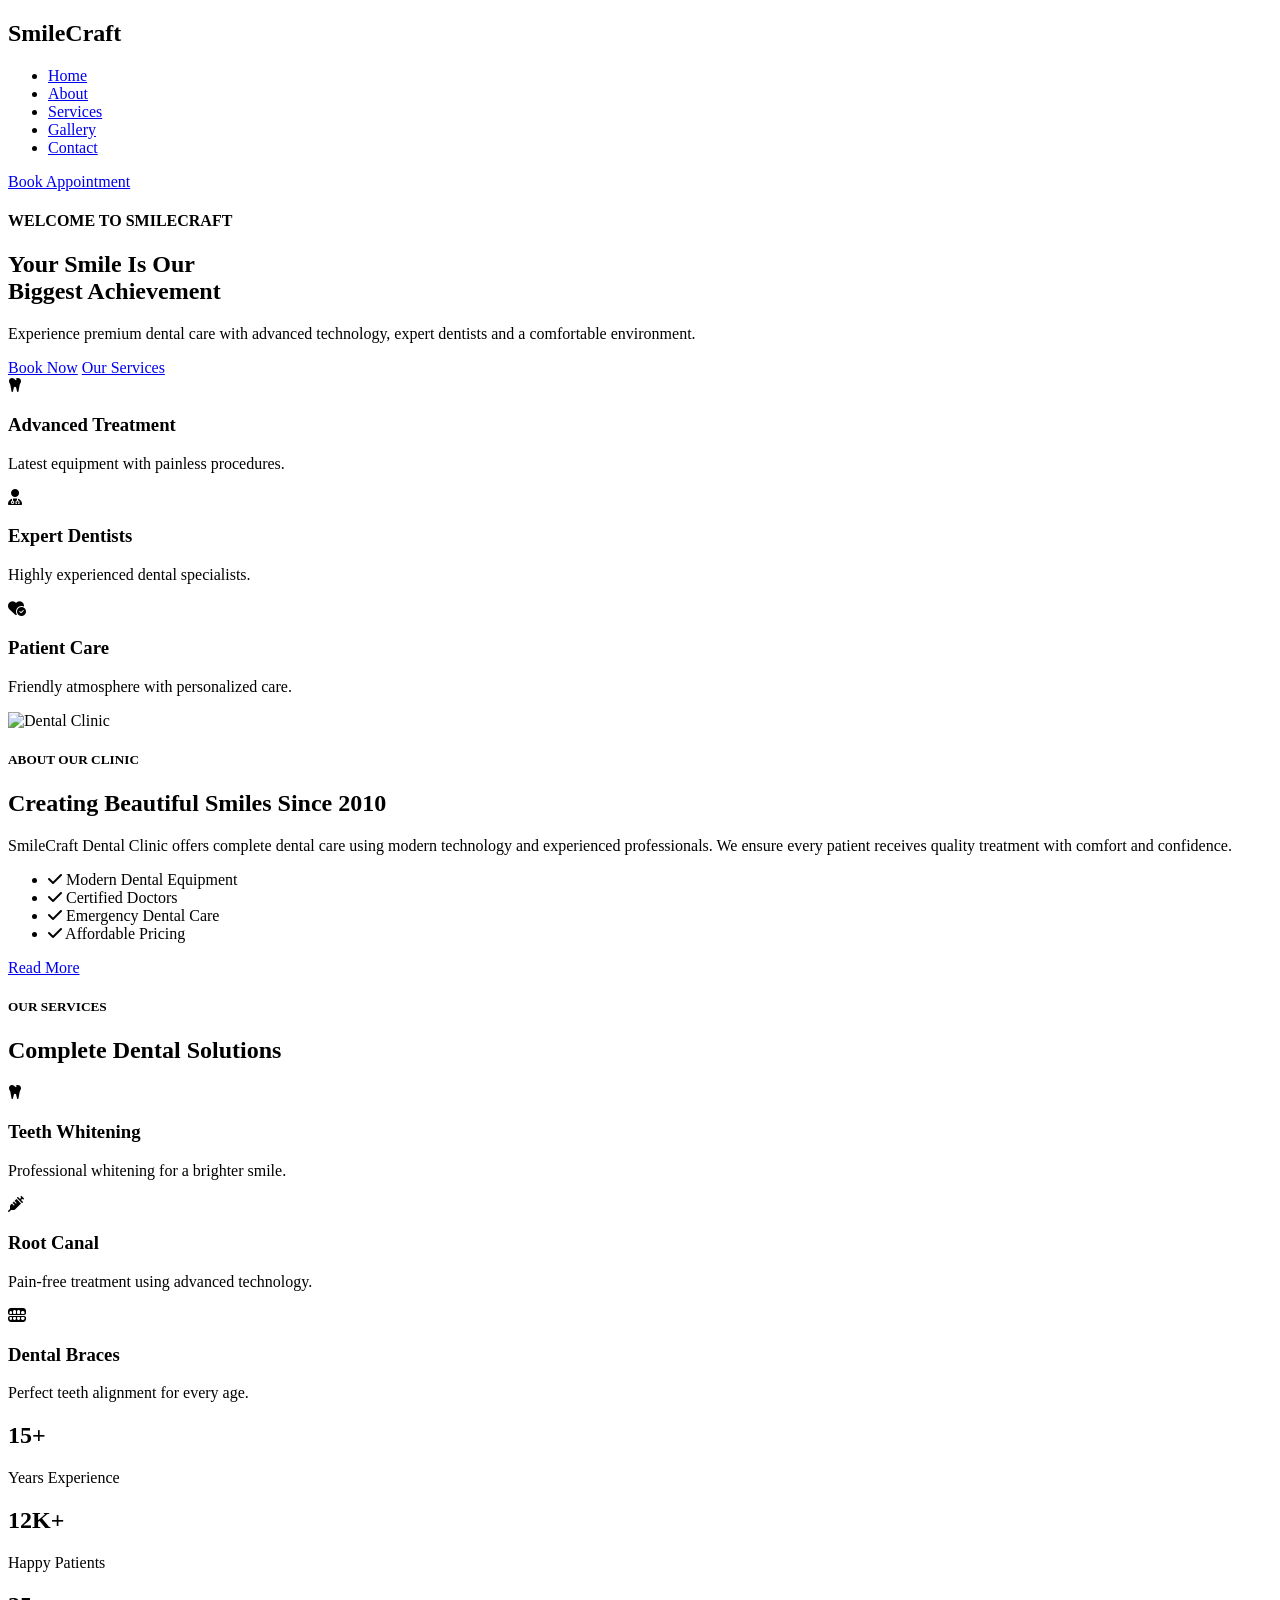
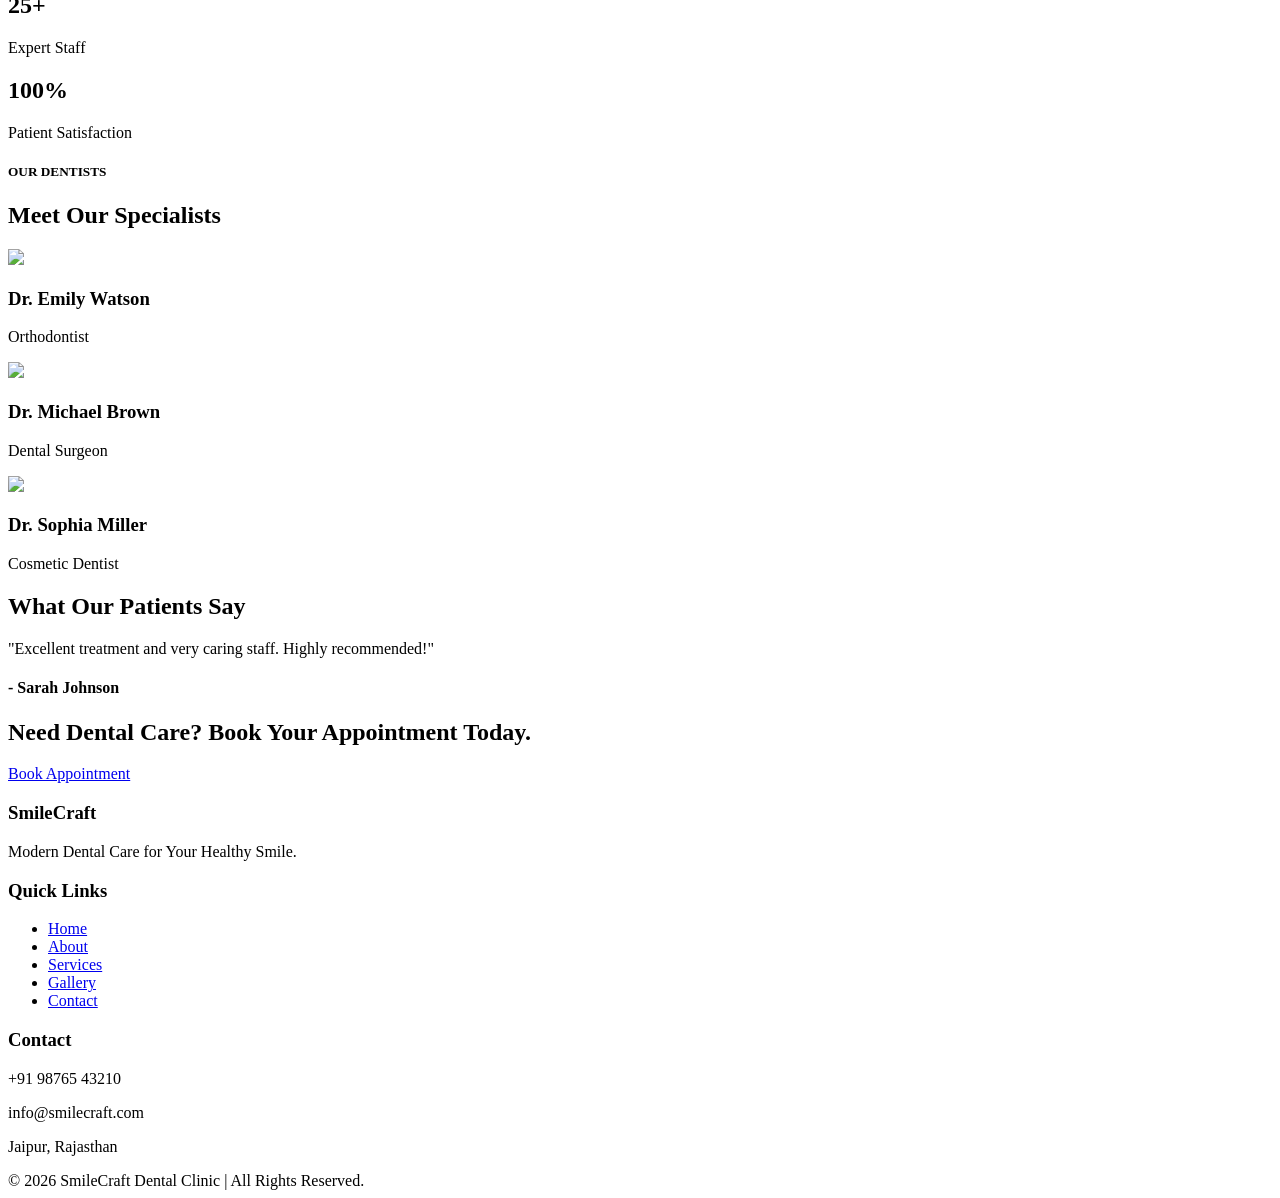
==== index.html @ ddad04a7 "Add files via upload" ====
<!DOCTYPE html>
<html lang="en">
<head>
<meta charset="UTF-8">
<meta name="viewport" content="width=device-width, initial-scale=1.0">

<title>SmileCraft Dental Clinic</title>

<link rel="stylesheet" href="css/style.css">

<link rel="preconnect" href="https://fonts.googleapis.com">
<link rel="preconnect" href="https://fonts.gstatic.com" crossorigin>

<link href="https://fonts.googleapis.com/css2?family=Poppins:wght@300;400;500;600;700;800&display=swap" rel="stylesheet">

<link rel="stylesheet"
href="https://cdnjs.cloudflare.com/ajax/libs/font-awesome/6.5.2/css/all.min.css">

</head>

<body>

<!--================ HEADER =================-->

<header>

<div class="container">

<div class="logo">
<h2>Smile<span>Craft</span></h2>
</div>

<nav>

<ul>

<li><a href="index.html" class="active">Home</a></li>

<li><a href="about.html">About</a></li>

<li><a href="services.html">Services</a></li>

<li><a href="gallery.html">Gallery</a></li>

<li><a href="contact.html">Contact</a></li>

</ul>

</nav>

<a href="contact.html" class="btn">Book Appointment</a>

</div>

</header>

<!--================ HERO =================-->

<section class="hero">

<div class="overlay"></div>

<div class="hero-content">

<h4>WELCOME TO SMILECRAFT</h4>

<h1>Your Smile Is Our<br>Biggest Achievement</h1>

<p>

Experience premium dental care with advanced technology,

expert dentists and a comfortable environment.

</p>

<div class="hero-buttons">

<a href="contact.html" class="btn">Book Now</a>

<a href="services.html" class="btn-outline">Our Services</a>

</div>

</div>

</section>

<!--================ FEATURES =================-->

<section class="features">

<div class="container">

<div class="feature-box">

<i class="fa-solid fa-tooth"></i>

<h3>Advanced Treatment</h3>

<p>

Latest equipment with painless procedures.

</p>

</div>

<div class="feature-box">

<i class="fa-solid fa-user-doctor"></i>

<h3>Expert Dentists</h3>

<p>

Highly experienced dental specialists.

</p>

</div>

<div class="feature-box">

<i class="fa-solid fa-heart-circle-check"></i>

<h3>Patient Care</h3>

<p>

Friendly atmosphere with personalized care.

</p>

</div>

</div>

</section>

<!--================ ABOUT PREVIEW =================-->

<section class="about-home">

<div class="container">

<div class="about-image">

<img src="images/about.jpg" alt="Dental Clinic">

</div>

<div class="about-text">

<h5>ABOUT OUR CLINIC</h5>

<h2>

Creating Beautiful Smiles Since 2010

</h2>

<p>

SmileCraft Dental Clinic offers complete dental care using modern technology and experienced professionals. We ensure every patient receives quality treatment with comfort and confidence.

</p>

<ul>

<li><i class="fa-solid fa-check"></i> Modern Dental Equipment</li>

<li><i class="fa-solid fa-check"></i> Certified Doctors</li>

<li><i class="fa-solid fa-check"></i> Emergency Dental Care</li>

<li><i class="fa-solid fa-check"></i> Affordable Pricing</li>

</ul>

<a href="about.html" class="btn">

Read More

</a>

</div>

</div>

</section>

<!--================ SERVICES =================-->

<section class="services-home">

<div class="section-title">

<h5>OUR SERVICES</h5>

<h2>Complete Dental Solutions</h2>

</div>

<div class="container cards">

<div class="card">

<i class="fa-solid fa-tooth"></i>

<h3>Teeth Whitening</h3>

<p>

Professional whitening for a brighter smile.

</p>

</div>

<div class="card">

<i class="fa-solid fa-syringe"></i>

<h3>Root Canal</h3>

<p>

Pain-free treatment using advanced technology.

</p>

</div>

<div class="card">

<i class="fa-solid fa-teeth-open"></i>

<h3>Dental Braces</h3>

<p>

Perfect teeth alignment for every age.

</p>

</div>

</div>

</section>

<!--================ COUNTER =================-->

<section class="counter">

<div class="container">

<div class="count-box">

<h2>15+</h2>

<p>Years Experience</p>

</div>

<div class="count-box">

<h2>12K+</h2>

<p>Happy Patients</p>

</div>

<div class="count-box">

<h2>25+</h2>

<p>Expert Staff</p>

</div>

<div class="count-box">

<h2>100%</h2>

<p>Patient Satisfaction</p>

</div>

</div>

</section>

<!--================ DOCTORS =================-->

<section class="team">

<div class="section-title">

<h5>OUR DENTISTS</h5>

<h2>Meet Our Specialists</h2>

</div>

<div class="container cards">

<div class="doctor-card">

<img src="images/doc1.jpg">

<h3>Dr. Emily Watson</h3>

<p>Orthodontist</p>

</div>

<div class="doctor-card">

<img src="images/doc2.jpg">

<h3>Dr. Michael Brown</h3>

<p>Dental Surgeon</p>

</div>

<div class="doctor-card">

<img src="images/doc3.jpg">

<h3>Dr. Sophia Miller</h3>

<p>Cosmetic Dentist</p>

</div>

</div>

</section>

<!--================ TESTIMONIAL =================-->

<section class="testimonial">

<div class="container">

<h2>

What Our Patients Say

</h2>

<p>

"Excellent treatment and very caring staff. Highly recommended!"

</p>

<h4>- Sarah Johnson</h4>

</div>

</section>

<!--================ CTA =================-->

<section class="cta">

<div class="container">

<h2>

Need Dental Care?

Book Your Appointment Today.

</h2>

<a href="contact.html" class="btn">

Book Appointment

</a>

</div>

</section>

<!--================ FOOTER =================-->

<footer>

<div class="container footer-grid">

<div>

<h3>SmileCraft</h3>

<p>

Modern Dental Care for Your Healthy Smile.

</p>

</div>

<div>

<h3>Quick Links</h3>

<ul>

<li><a href="index.html">Home</a></li>

<li><a href="about.html">About</a></li>

<li><a href="services.html">Services</a></li>

<li><a href="gallery.html">Gallery</a></li>

<li><a href="contact.html">Contact</a></li>

</ul>

</div>

<div>

<h3>Contact</h3>

<p>+91 98765 43210</p>

<p>info@smilecraft.com</p>

<p>Jaipur, Rajasthan</p>

</div>

</div>

<div class="copyright">

© 2026 SmileCraft Dental Clinic | All Rights Reserved.

</div>

</footer>
<!--script-->
<script src="js/script.js"></script>
</body>
</html>
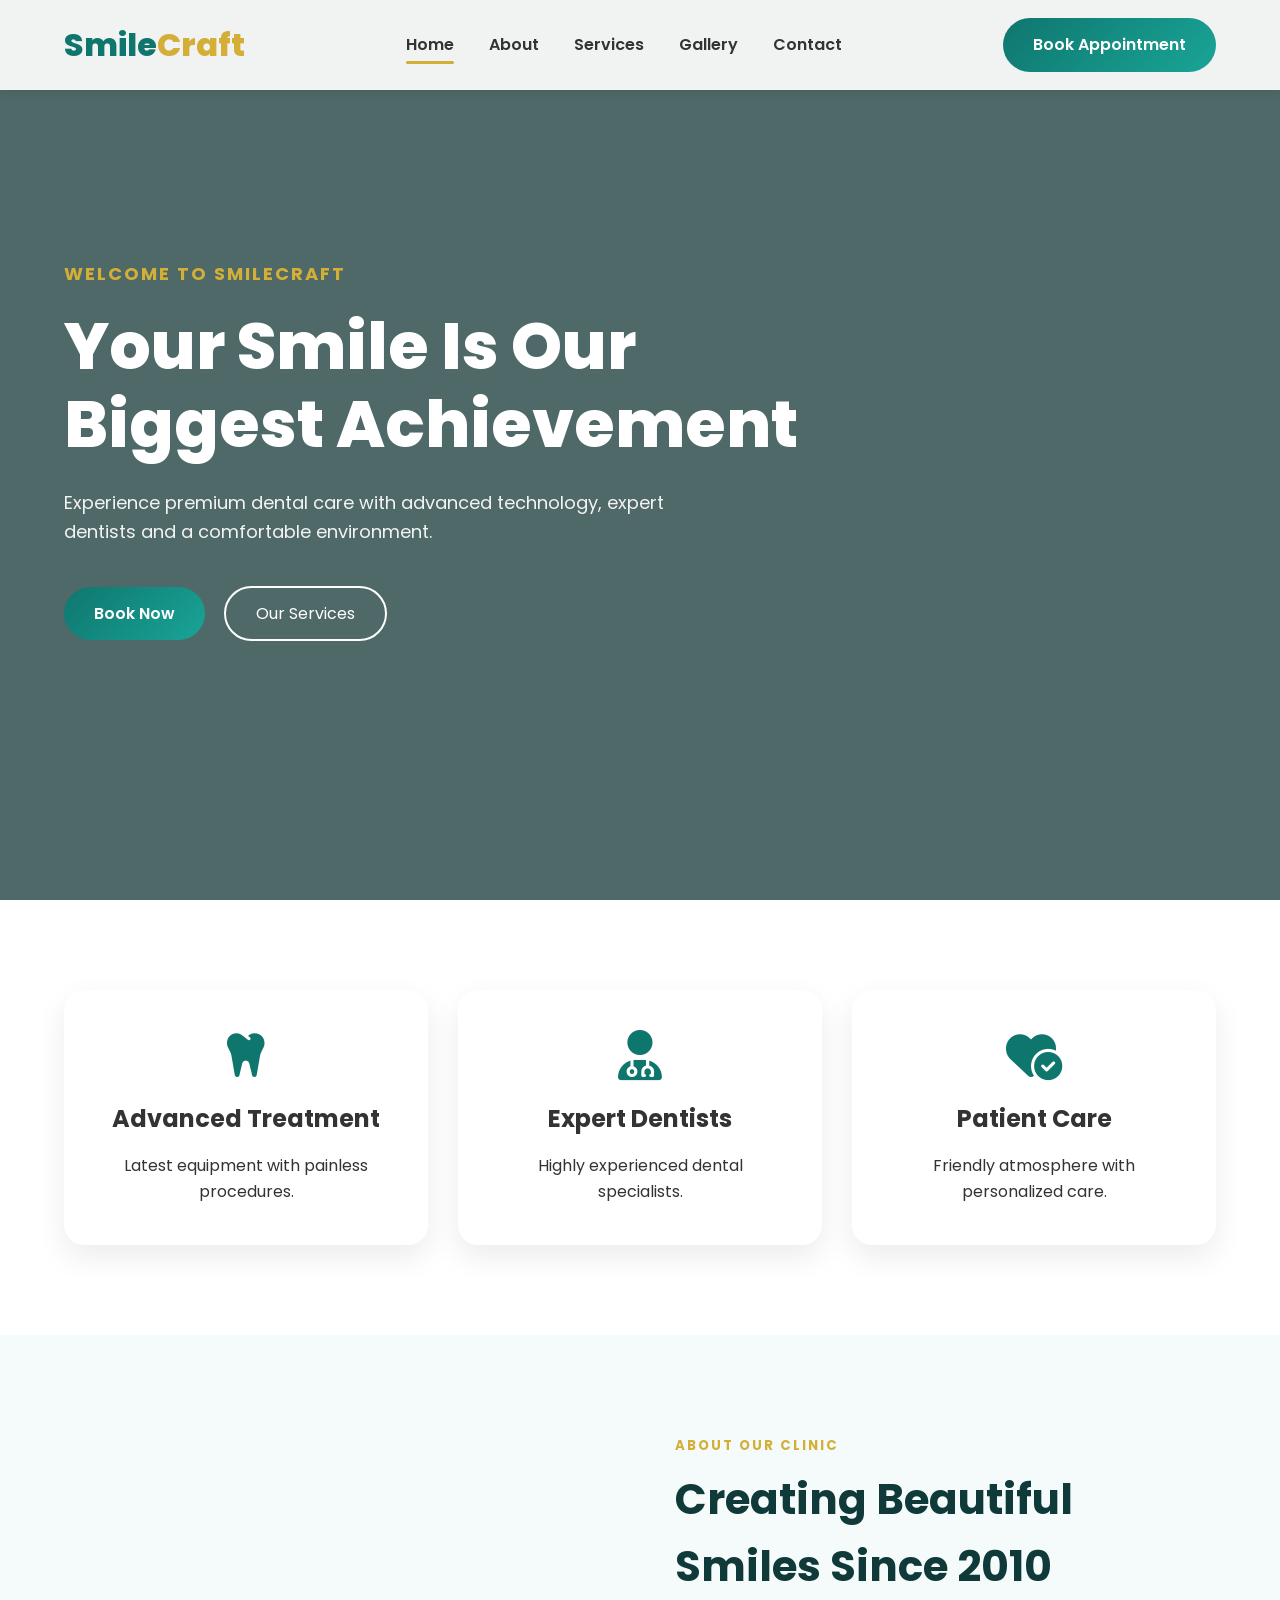
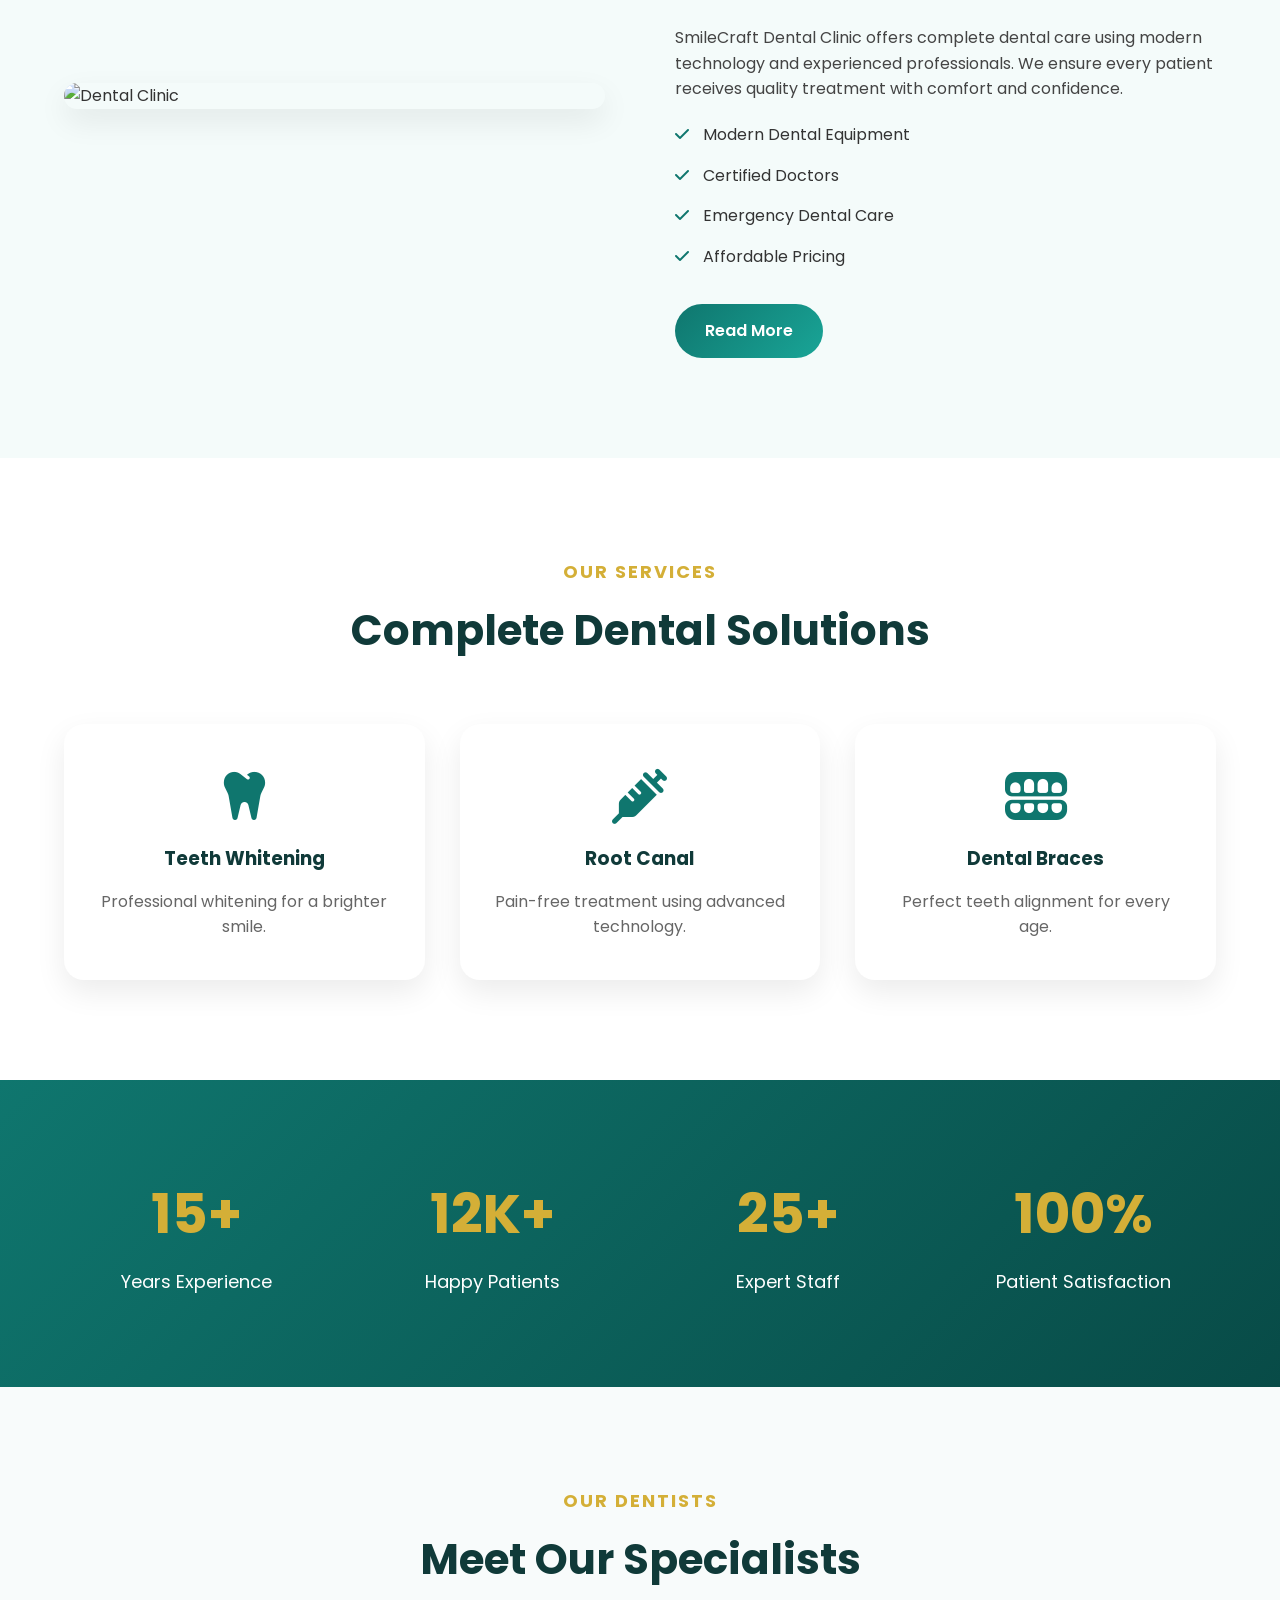
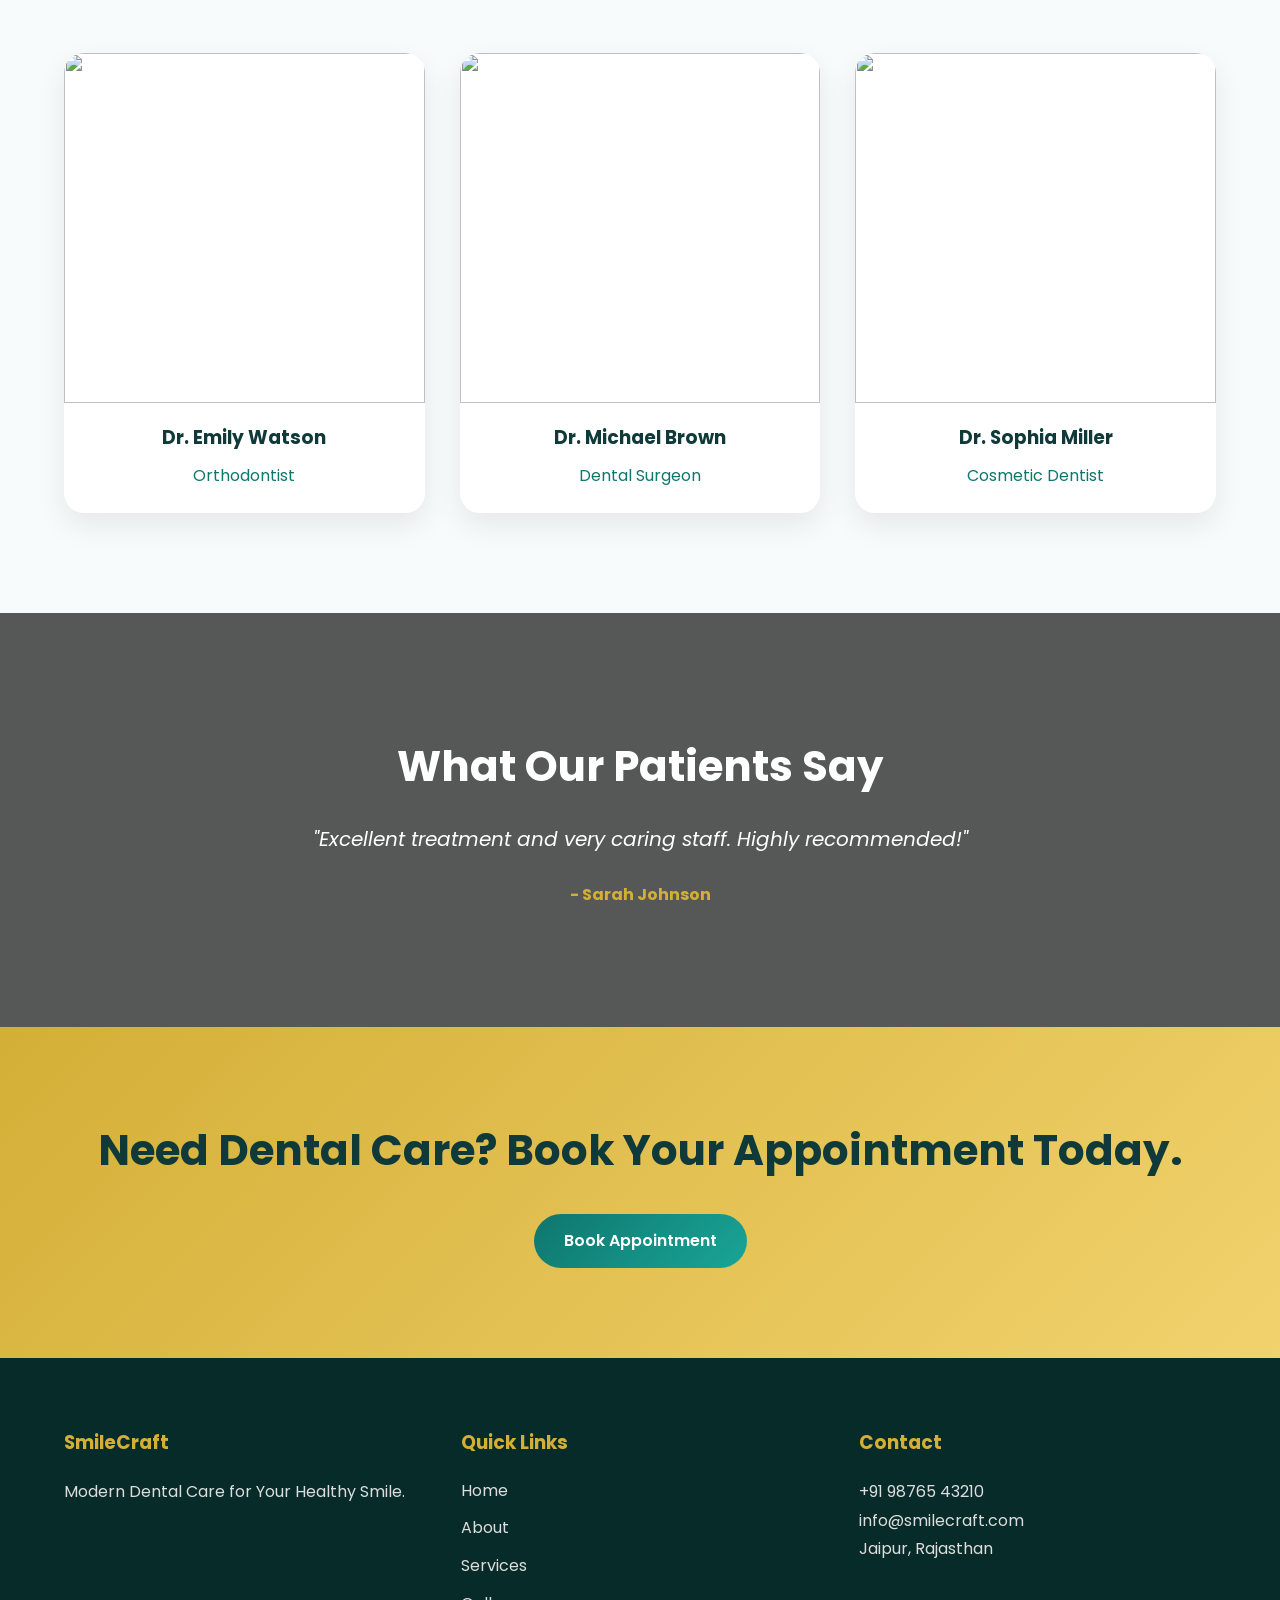
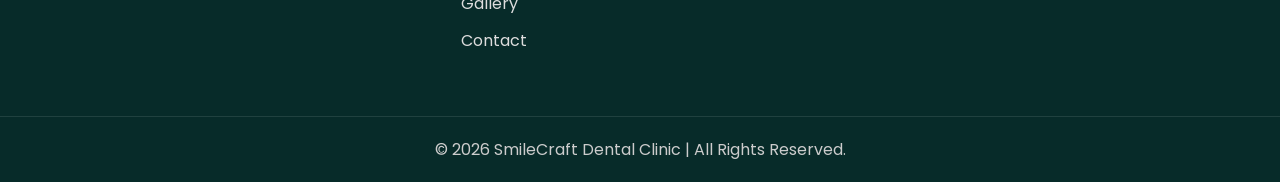
==== commit e3cff3d8: "Fix HTML encoding issues in index.html" ====
--- a/index.html
+++ b/index.html
@@ -6,7 +6,7 @@
 
 <title>SmileCraft Dental Clinic</title>
 
-<link rel="stylesheet" href="css/style.css">
+<link rel="stylesheet" href="style.css">
 
 <link rel="preconnect" href="https://fonts.googleapis.com">
 <link rel="preconnect" href="https://fonts.gstatic.com" crossorigin>
@@ -448,6 +448,6 @@
 
 </footer>
 <!--script-->
-<script src="js/script.js"></script>
+<script src="script.js"></script>
 </body>
-</html>+</html>
--- a/style.css
+++ b/style.css
@@ -0,0 +1,924 @@
+/*==================================
+   GOOGLE FONT
+==================================*/
+@import url('https://fonts.googleapis.com/css2?family=Poppins:wght@300;400;500;600;700;800&display=swap');
+
+/*==================================
+   RESET
+==================================*/
+*{
+    margin:0;
+    padding:0;
+    box-sizing:border-box;
+    font-family:'Poppins',sans-serif;
+}
+
+html{
+    scroll-behavior:smooth;
+}
+
+body{
+    background:#f8fbfb;
+    color:#333;
+    overflow-x:hidden;
+    line-height:1.6;
+}
+
+img{
+    width:100%;
+    display:block;
+}
+
+a{
+    text-decoration:none;
+}
+
+ul{
+    list-style:none;
+}
+
+/*==================================
+   COLORS
+==================================*/
+
+:root{
+
+--primary:#0F766E;
+--secondary:#D4AF37;
+--dark:#103A39;
+--light:#ffffff;
+--bg:#f4fbfa;
+--text:#444;
+--shadow:0 12px 30px rgba(0,0,0,.08);
+
+}
+
+/*==================================
+ CONTAINER
+==================================*/
+
+.container{
+
+width:90%;
+max-width:1200px;
+margin:auto;
+
+}
+
+/*==================================
+ HEADER
+==================================*/
+
+header{
+
+position:fixed;
+top:0;
+left:0;
+width:100%;
+z-index:999;
+background:rgba(255,255,255,.92);
+backdrop-filter:blur(12px);
+box-shadow:0 2px 15px rgba(0,0,0,.08);
+
+}
+
+header .container{
+
+display:flex;
+justify-content:space-between;
+align-items:center;
+padding:18px 0;
+
+}
+
+/*==================================
+ LOGO
+==================================*/
+
+.logo h2{
+
+font-size:32px;
+font-weight:800;
+color:var(--primary);
+
+}
+
+.logo span{
+
+color:var(--secondary);
+
+}
+
+/*==================================
+ NAVIGATION
+==================================*/
+
+nav ul{
+
+display:flex;
+gap:35px;
+
+}
+
+nav ul li a{
+
+position:relative;
+color:#333;
+font-weight:600;
+transition:.4s;
+
+}
+
+/* Hover Underline */
+
+nav ul li a::after{
+
+content:'';
+position:absolute;
+left:0;
+bottom:-8px;
+height:3px;
+width:0;
+background:var(--secondary);
+transition:.4s;
+border-radius:20px;
+
+}
+
+nav ul li a:hover::after,
+nav ul li a.active::after{
+
+width:100%;
+
+}
+
+nav ul li a:hover{
+
+color:var(--secondary);
+
+}
+
+/*==================================
+ BUTTON
+==================================*/
+
+.btn{
+
+padding:14px 30px;
+background:linear-gradient(135deg,var(--primary),#19a597);
+color:#fff;
+border-radius:50px;
+font-weight:600;
+transition:.4s;
+display:inline-block;
+
+}
+
+.btn:hover{
+
+transform:translateY(-4px);
+box-shadow:0 12px 25px rgba(15,118,110,.35);
+
+}
+
+/*==================================
+ OUTLINE BUTTON
+==================================*/
+
+.btn-outline{
+
+padding:14px 30px;
+border:2px solid #fff;
+color:#fff;
+border-radius:50px;
+margin-left:15px;
+transition:.4s;
+
+}
+
+.btn-outline:hover{
+
+background:#fff;
+color:var(--primary);
+
+}
+
+/*==================================
+ HERO
+==================================*/
+
+.hero{
+
+height:100vh;
+
+background:url("../images/hero.jpg") center/cover no-repeat;
+
+position:relative;
+
+display:flex;
+
+align-items:center;
+
+}
+
+.overlay{
+
+position:absolute;
+top:0;
+left:0;
+height:100%;
+width:100%;
+background:rgba(7,43,41,.70);
+
+}
+
+.hero-content{
+
+position:relative;
+z-index:10;
+width:90%;
+max-width:1200px;
+margin:auto;
+color:#fff;
+
+}
+
+.hero h4{
+
+font-size:18px;
+letter-spacing:2px;
+color:var(--secondary);
+margin-bottom:20px;
+
+}
+
+.hero h1{
+
+font-size:65px;
+line-height:78px;
+margin-bottom:25px;
+font-weight:800;
+
+}
+
+.hero p{
+
+max-width:600px;
+font-size:18px;
+margin-bottom:40px;
+color:#f3f3f3;
+
+}
+
+/*==================================
+ FEATURES
+==================================*/
+
+.features{
+
+padding:90px 0;
+background:#fff;
+
+}
+
+.features .container{
+
+display:grid;
+grid-template-columns:repeat(auto-fit,minmax(250px,1fr));
+gap:30px;
+
+}
+
+.feature-box{
+
+padding:40px;
+background:#fff;
+border-radius:20px;
+text-align:center;
+box-shadow:var(--shadow);
+transition:.4s;
+
+}
+
+.feature-box:hover{
+
+transform:translateY(-12px);
+
+}
+
+.feature-box i{
+
+font-size:50px;
+color:var(--primary);
+margin-bottom:20px;
+
+}
+
+.feature-box h3{
+
+margin-bottom:15px;
+font-size:24px;
+
+}
+
+/*==================================
+ ABOUT
+==================================*/
+
+.about-home{
+
+padding:100px 0;
+background:var(--bg);
+
+}
+
+.about-home .container{
+
+display:grid;
+grid-template-columns:1fr 1fr;
+gap:70px;
+align-items:center;
+
+}
+
+.about-image img{
+
+border-radius:25px;
+box-shadow:var(--shadow);
+
+}
+
+.about-text h5{
+
+color:var(--secondary);
+letter-spacing:2px;
+margin-bottom:10px;
+
+}
+
+.about-text h2{
+
+font-size:42px;
+margin-bottom:25px;
+color:var(--dark);
+
+}
+
+.about-text p{
+
+margin-bottom:20px;
+color:var(--text);
+
+}
+
+.about-text ul{
+
+margin-bottom:35px;
+
+}
+
+.about-text ul li{
+
+margin:15px 0;
+
+}
+
+.about-text i{
+
+color:var(--primary);
+margin-right:10px;
+
+}
+
+
+
+/*==================================
+SECTION TITLE
+==================================*/
+
+.section-title{
+    text-align:center;
+    margin-bottom:60px;
+}
+
+.section-title h5{
+    color:var(--secondary);
+    letter-spacing:2px;
+    margin-bottom:10px;
+    font-size:18px;
+}
+
+.section-title h2{
+    font-size:42px;
+    color:var(--dark);
+}
+
+/*==================================
+SERVICES
+==================================*/
+
+.services-home{
+    padding:100px 0;
+    background:#fff;
+}
+
+.cards{
+    display:grid;
+    grid-template-columns:repeat(auto-fit,minmax(300px,1fr));
+    gap:35px;
+}
+
+.card{
+    background:#fff;
+    border-radius:20px;
+    padding:40px 30px;
+    text-align:center;
+    box-shadow:var(--shadow);
+    transition:.4s;
+    border-top:5px solid transparent;
+}
+
+.card:hover{
+    transform:translateY(-12px);
+    border-top:5px solid var(--secondary);
+    box-shadow:0 20px 40px rgba(0,0,0,.15);
+}
+
+.card i{
+    font-size:55px;
+    color:var(--primary);
+    margin-bottom:20px;
+}
+
+.card h3{
+    margin-bottom:15px;
+    color:var(--dark);
+}
+
+.card p{
+    color:#666;
+}
+
+/*==================================
+COUNTER
+==================================*/
+
+.counter{
+    background:linear-gradient(135deg,#0F766E,#084B47);
+    color:#fff;
+    padding:90px 0;
+}
+
+.counter .container{
+    display:grid;
+    grid-template-columns:repeat(auto-fit,minmax(200px,1fr));
+    gap:30px;
+    text-align:center;
+}
+
+.count-box h2{
+    font-size:55px;
+    color:var(--secondary);
+    margin-bottom:10px;
+}
+
+.count-box p{
+    font-size:18px;
+}
+
+/*==================================
+DOCTORS
+==================================*/
+
+.team{
+    padding:100px 0;
+    background:#F8FBFB;
+}
+
+.doctor-card{
+    background:#fff;
+    border-radius:20px;
+    overflow:hidden;
+    text-align:center;
+    box-shadow:var(--shadow);
+    transition:.4s;
+}
+
+.doctor-card:hover{
+    transform:translateY(-10px);
+}
+
+.doctor-card img{
+    height:350px;
+    object-fit:cover;
+}
+
+.doctor-card h3{
+    margin-top:20px;
+    color:var(--dark);
+}
+
+.doctor-card p{
+    color:var(--primary);
+    margin:10px 0 25px;
+}
+
+/*==================================
+TESTIMONIAL
+==================================*/
+
+.testimonial{
+    background:url("../images/testimonial.jpg") center/cover no-repeat;
+    position:relative;
+    padding:120px 0;
+    text-align:center;
+    color:#fff;
+}
+
+.testimonial::before{
+    content:"";
+    position:absolute;
+    inset:0;
+    background:rgba(0,0,0,.65);
+}
+
+.testimonial .container{
+    position:relative;
+    z-index:1;
+}
+
+.testimonial h2{
+    font-size:42px;
+    margin-bottom:20px;
+}
+
+.testimonial p{
+    max-width:700px;
+    margin:auto;
+    font-size:20px;
+    font-style:italic;
+    line-height:1.8;
+}
+
+.testimonial h4{
+    margin-top:25px;
+    color:var(--secondary);
+}
+
+/*==================================
+CTA
+==================================*/
+
+.cta{
+    padding:90px 0;
+    text-align:center;
+    background:linear-gradient(135deg,#D4AF37,#f1d26d);
+}
+
+.cta h2{
+    color:#103A39;
+    font-size:42px;
+    margin-bottom:30px;
+}
+
+/*==================================
+FOOTER
+==================================*/
+
+footer{
+    background:#072B29;
+    color:#fff;
+    padding-top:70px;
+}
+
+.footer-grid{
+    display:grid;
+    grid-template-columns:repeat(auto-fit,minmax(250px,1fr));
+    gap:40px;
+    padding-bottom:50px;
+}
+
+.footer-grid h3{
+    color:var(--secondary);
+    margin-bottom:20px;
+}
+
+.footer-grid ul li{
+    margin-bottom:12px;
+}
+
+.footer-grid ul li a{
+    color:#ddd;
+    transition:.3s;
+}
+
+.footer-grid ul li a:hover{
+    color:var(--secondary);
+    padding-left:6px;
+}
+
+.footer-grid p{
+    color:#ddd;
+    line-height:1.8;
+}
+
+.copyright{
+    border-top:1px solid rgba(255,255,255,.1);
+    text-align:center;
+    padding:20px;
+    color:#ccc;
+}
+
+/*==================================
+SCROLLBAR
+==================================*/
+
+::-webkit-scrollbar{
+    width:10px;
+}
+
+::-webkit-scrollbar-track{
+    background:#eee;
+}
+
+::-webkit-scrollbar-thumb{
+    background:var(--primary);
+    border-radius:10px;
+}
+
+::-webkit-scrollbar-thumb:hover{
+    background:#0b5f59;
+}
+
+/*==================================
+ANIMATIONS
+==================================*/
+
+.card,
+.feature-box,
+.doctor-card,
+.btn{
+    transition:all .4s ease;
+}
+
+.hero-content{
+    animation:fadeUp 1.2s ease;
+}
+
+@keyframes fadeUp{
+
+0%{
+    opacity:0;
+    transform:translateY(40px);
+}
+
+100%{
+    opacity:1;
+    transform:translateY(0);
+}
+
+}
+
+/*==================================
+RESPONSIVE
+==================================*/
+
+@media(max-width:991px){
+
+.hero h1{
+    font-size:48px;
+    line-height:60px;
+}
+
+.about-home .container{
+    grid-template-columns:1fr;
+}
+
+header .container{
+    flex-direction:column;
+    gap:20px;
+}
+
+nav ul{
+    gap:18px;
+    flex-wrap:wrap;
+    justify-content:center;
+}
+
+}
+
+@media(max-width:768px){
+
+.hero{
+    text-align:center;
+}
+
+.hero p{
+    margin:auto auto 35px;
+}
+
+.hero-buttons{
+    display:flex;
+    flex-direction:column;
+    gap:15px;
+    align-items:center;
+}
+
+.btn-outline{
+    margin-left:0;
+}
+
+.hero h1{
+    font-size:38px;
+    line-height:50px;
+}
+
+.section-title h2,
+.about-text h2,
+.cta h2,
+.testimonial h2{
+    font-size:30px;
+}
+
+.count-box h2{
+    font-size:40px;
+}
+
+}
+
+@media(max-width:576px){
+
+.logo h2{
+    font-size:28px;
+}
+
+.hero h1{
+    font-size:32px;
+    line-height:42px;
+}
+
+.hero h4{
+    font-size:15px;
+}
+
+.hero p{
+    font-size:16px;
+}
+
+.card,
+.feature-box{
+    padding:30px 20px;
+}
+
+}
+
+
+/*==============================
+GALLERY
+==============================*/
+
+.gallery-grid{
+
+display:grid;
+grid-template-columns:repeat(auto-fit,minmax(320px,1fr));
+gap:25px;
+
+}
+
+.gallery-item{
+
+position:relative;
+overflow:hidden;
+border-radius:20px;
+cursor:pointer;
+box-shadow:0 10px 25px rgba(0,0,0,.12);
+
+}
+
+.gallery-item img{
+
+height:280px;
+width:100%;
+object-fit:cover;
+transition:.5s;
+
+}
+
+.gallery-overlay{
+
+position:absolute;
+top:0;
+left:0;
+width:100%;
+height:100%;
+background:rgba(15,118,110,.75);
+
+display:flex;
+justify-content:center;
+align-items:center;
+
+opacity:0;
+transition:.5s;
+
+}
+
+.gallery-overlay i{
+
+font-size:45px;
+color:#fff;
+
+}
+
+.gallery-item:hover img{
+
+transform:scale(1.15);
+
+}
+
+.gallery-item:hover .gallery-overlay{
+
+opacity:1;
+
+}
+
+
+/*==============================
+CONTACT FORM
+==============================*/
+
+form{
+
+display:flex;
+flex-direction:column;
+gap:20px;
+
+}
+
+form input,
+form textarea{
+
+padding:18px;
+border:none;
+outline:none;
+background:#fff;
+border-radius:12px;
+font-size:16px;
+box-shadow:0 5px 15px rgba(0,0,0,.08);
+
+}
+
+form input:focus,
+form textarea:focus{
+
+border:2px solid #0F766E;
+
+}
+
+form button{
+
+border:none;
+cursor:pointer;
+
+}
+
+/*==============================
+SOCIAL ICONS
+==============================*/
+
+.social-icons{
+
+display:flex;
+justify-content:center;
+gap:25px;
+
+}
+
+.social-icons a{
+
+width:65px;
+height:65px;
+display:flex;
+justify-content:center;
+align-items:center;
+
+background:#0F766E;
+
+color:#fff;
+
+font-size:24px;
+
+border-radius:50%;
+
+transition:.4s;
+
+box-shadow:0 8px 20px rgba(0,0,0,.12);
+
+}
+
+.social-icons a:hover{
+
+background:#D4AF37;
+
+transform:translateY(-8px) rotate(360deg);
+
+}
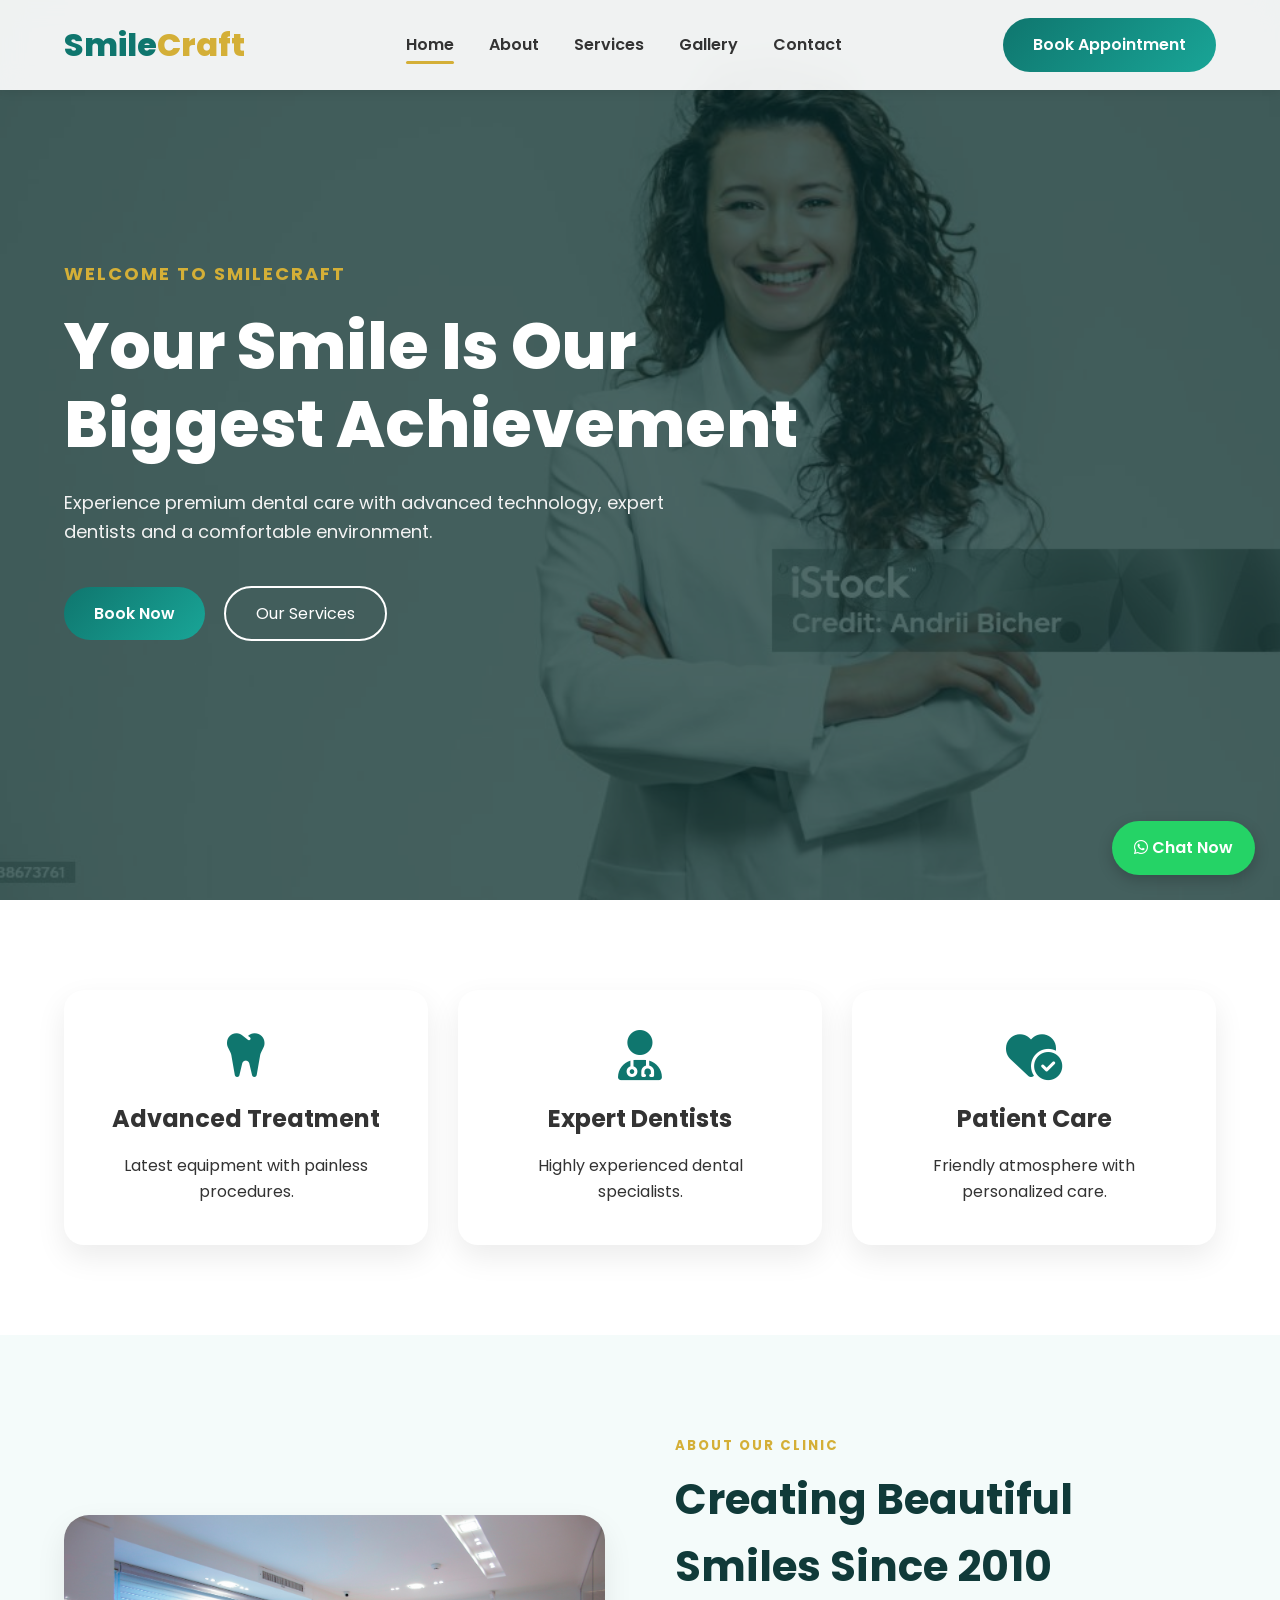
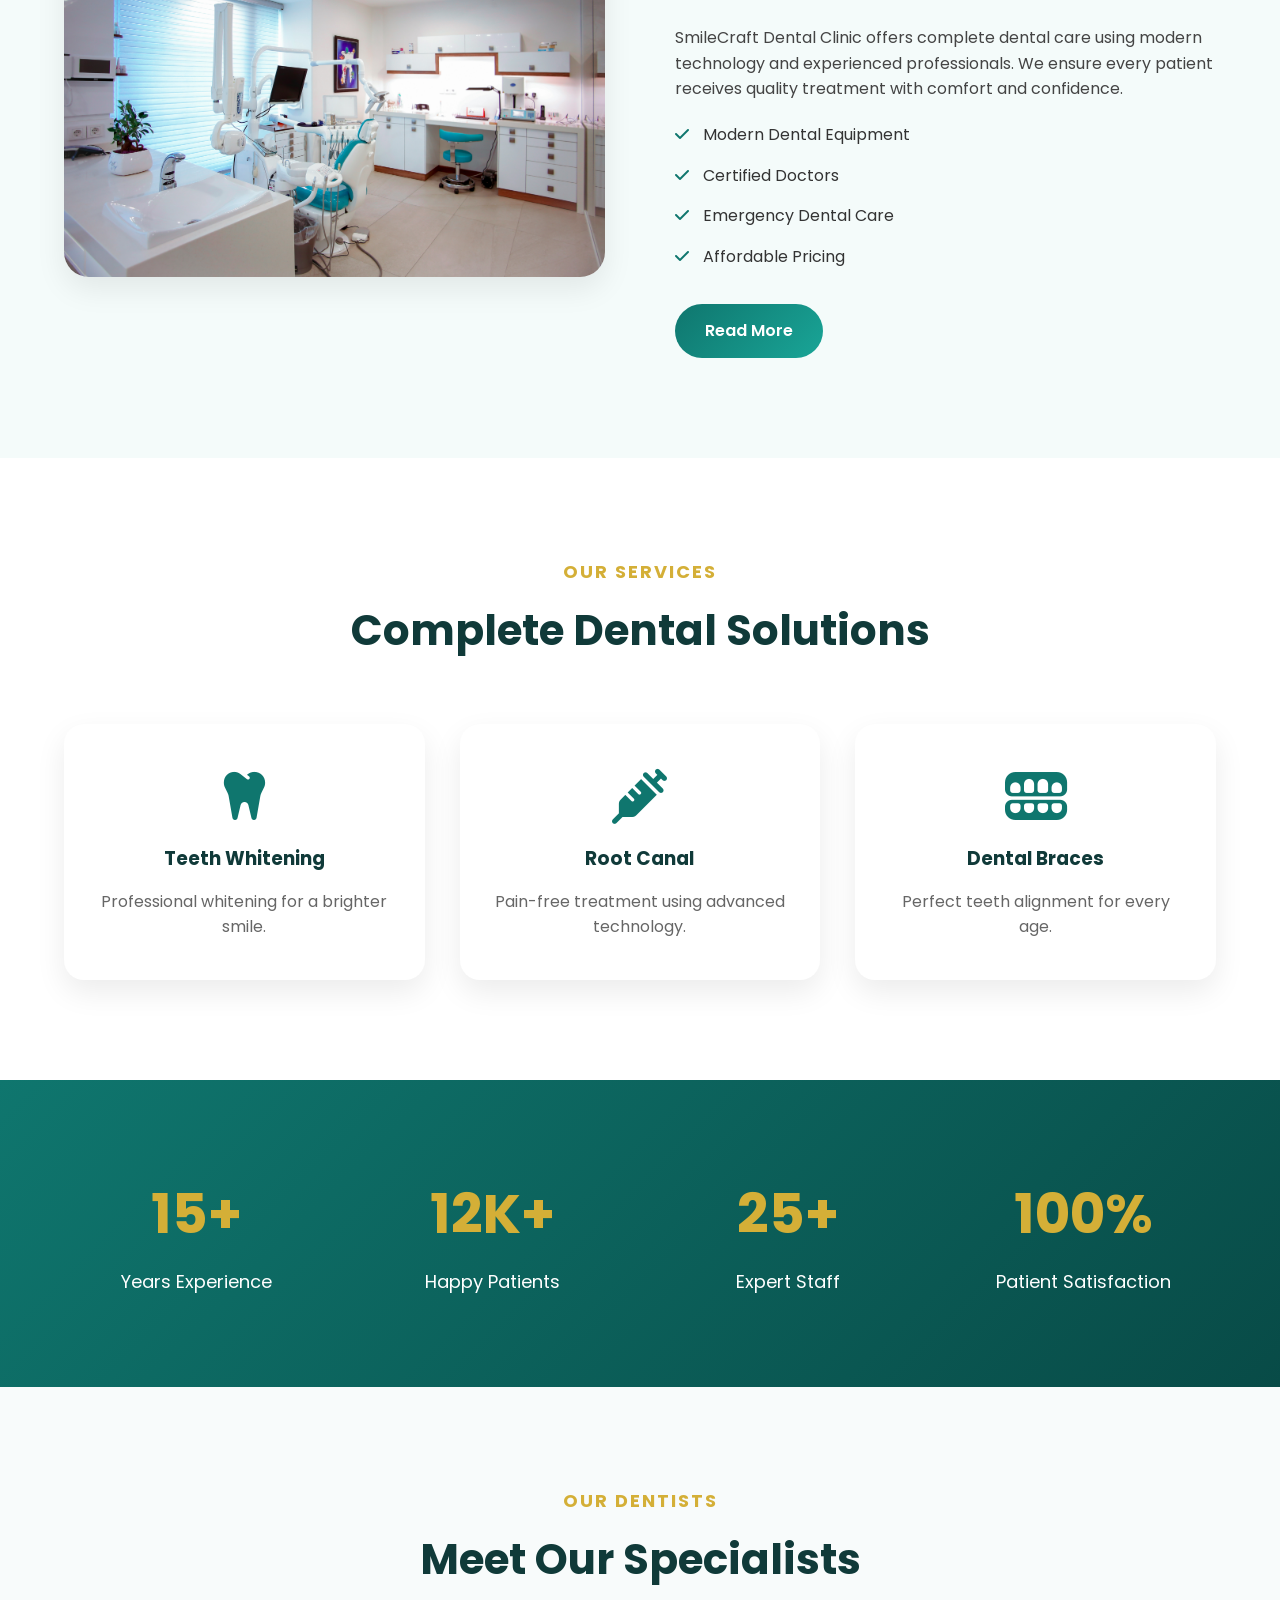
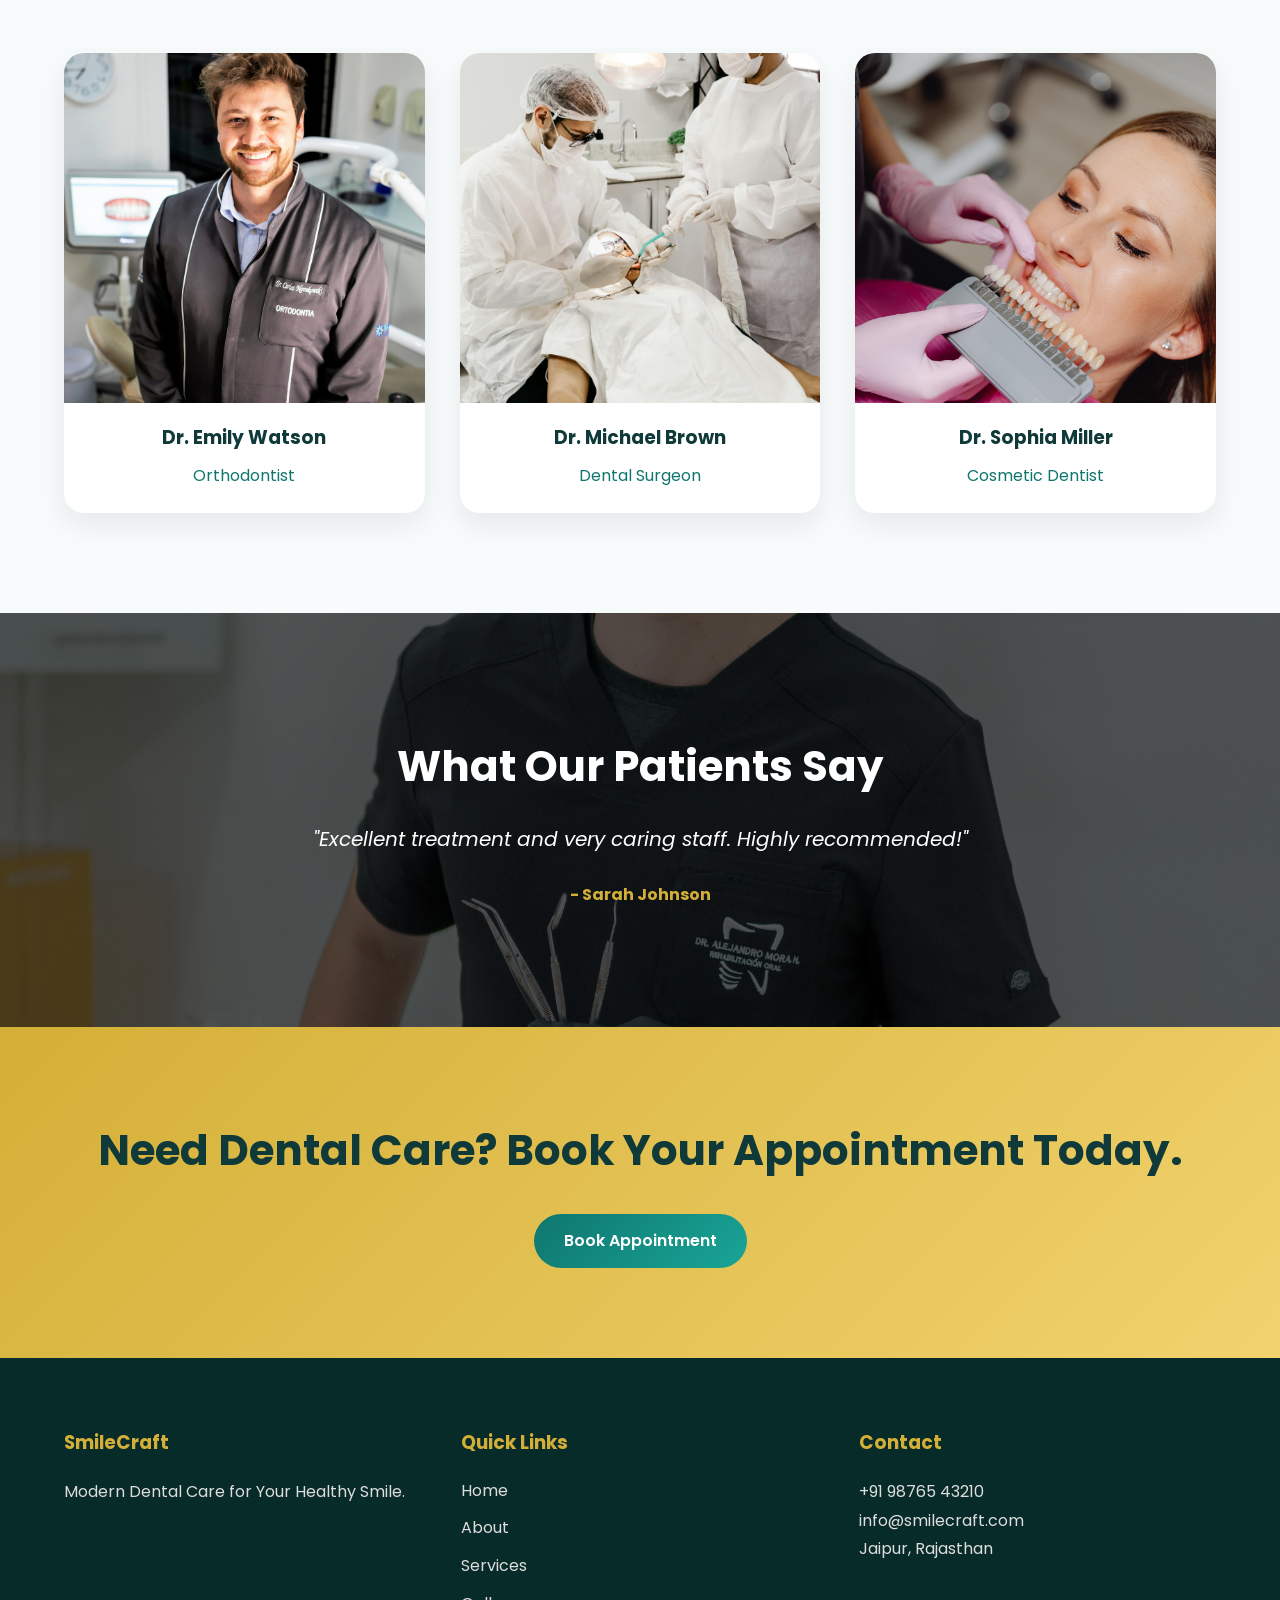
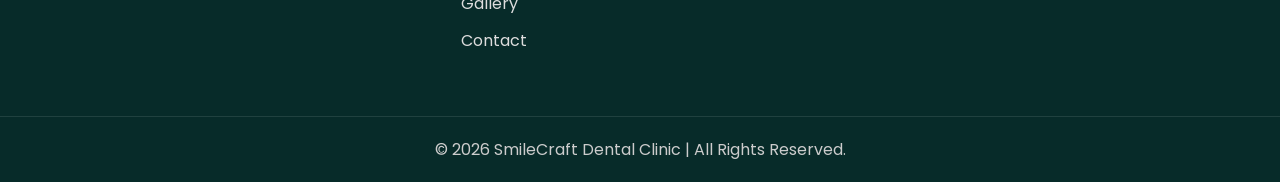
==== commit 2642890a: "Add files via upload" ====
--- a/index.html
+++ b/index.html
@@ -6,7 +6,7 @@
 
 <title>SmileCraft Dental Clinic</title>
 
-<link rel="stylesheet" href="style.css">
+<link rel="stylesheet" href="css/style.css">
 
 <link rel="preconnect" href="https://fonts.googleapis.com">
 <link rel="preconnect" href="https://fonts.gstatic.com" crossorigin>
@@ -448,6 +448,14 @@
 
 </footer>
 <!--script-->
-<script src="script.js"></script>
+<script src="js/script.js"></script>
+
+<a href="https://wa.me/919352067760?text=Hello%20SmileCraft%20Dental%20Clinic,%20I%20would%20like%20to%20book%20an%20appointment."
+   class="whatsapp-float"
+   target="_blank">
+    <i class="fab fa-whatsapp"></i>
+    Chat Now
+</a>
+
 </body>
-</html>
+</html>
--- a/css/style.css
+++ b/css/style.css
@@ -0,0 +1,941 @@
+/*==================================
+   GOOGLE FONT
+==================================*/
+@import url('https://fonts.googleapis.com/css2?family=Poppins:wght@300;400;500;600;700;800&display=swap');
+
+/*==================================
+   RESET
+==================================*/
+*{
+    margin:0;
+    padding:0;
+    box-sizing:border-box;
+    font-family:'Poppins',sans-serif;
+}
+
+html{
+    scroll-behavior:smooth;
+}
+
+body{
+    background:#f8fbfb;
+    color:#333;
+    overflow-x:hidden;
+    line-height:1.6;
+}
+
+img{
+    width:100%;
+    display:block;
+}
+
+a{
+    text-decoration:none;
+}
+
+ul{
+    list-style:none;
+}
+
+/*==================================
+   COLORS
+==================================*/
+
+:root{
+
+--primary:#0F766E;
+--secondary:#D4AF37;
+--dark:#103A39;
+--light:#ffffff;
+--bg:#f4fbfa;
+--text:#444;
+--shadow:0 12px 30px rgba(0,0,0,.08);
+
+}
+
+/*==================================
+ CONTAINER
+==================================*/
+
+.container{
+
+width:90%;
+max-width:1200px;
+margin:auto;
+
+}
+
+/*==================================
+ HEADER
+==================================*/
+
+header{
+
+position:fixed;
+top:0;
+left:0;
+width:100%;
+z-index:999;
+background:rgba(255,255,255,.92);
+backdrop-filter:blur(12px);
+box-shadow:0 2px 15px rgba(0,0,0,.08);
+
+}
+
+header .container{
+
+display:flex;
+justify-content:space-between;
+align-items:center;
+padding:18px 0;
+
+}
+
+/*==================================
+ LOGO
+==================================*/
+
+.logo h2{
+
+font-size:32px;
+font-weight:800;
+color:var(--primary);
+
+}
+
+.logo span{
+
+color:var(--secondary);
+
+}
+
+/*==================================
+ NAVIGATION
+==================================*/
+
+nav ul{
+
+display:flex;
+gap:35px;
+
+}
+
+nav ul li a{
+
+position:relative;
+color:#333;
+font-weight:600;
+transition:.4s;
+
+}
+
+/* Hover Underline */
+
+nav ul li a::after{
+
+content:'';
+position:absolute;
+left:0;
+bottom:-8px;
+height:3px;
+width:0;
+background:var(--secondary);
+transition:.4s;
+border-radius:20px;
+
+}
+
+nav ul li a:hover::after,
+nav ul li a.active::after{
+
+width:100%;
+
+}
+
+nav ul li a:hover{
+
+color:var(--secondary);
+
+}
+
+/*==================================
+ BUTTON
+==================================*/
+
+.btn{
+
+padding:14px 30px;
+background:linear-gradient(135deg,var(--primary),#19a597);
+color:#fff;
+border-radius:50px;
+font-weight:600;
+transition:.4s;
+display:inline-block;
+
+}
+
+.btn:hover{
+
+transform:translateY(-4px);
+box-shadow:0 12px 25px rgba(15,118,110,.35);
+
+}
+
+/*==================================
+ OUTLINE BUTTON
+==================================*/
+
+.btn-outline{
+
+padding:14px 30px;
+border:2px solid #fff;
+color:#fff;
+border-radius:50px;
+margin-left:15px;
+transition:.4s;
+
+}
+
+.btn-outline:hover{
+
+background:#fff;
+color:var(--primary);
+
+}
+
+/*==================================
+ HERO
+==================================*/
+
+.hero{
+
+height:100vh;
+
+background:url("../images/hero.jpg") center/cover no-repeat;
+
+position:relative;
+
+display:flex;
+
+align-items:center;
+
+}
+
+.overlay{
+
+position:absolute;
+top:0;
+left:0;
+height:100%;
+width:100%;
+background:rgba(7,43,41,.70);
+
+}
+
+.hero-content{
+
+position:relative;
+z-index:10;
+width:90%;
+max-width:1200px;
+margin:auto;
+color:#fff;
+
+}
+
+.hero h4{
+
+font-size:18px;
+letter-spacing:2px;
+color:var(--secondary);
+margin-bottom:20px;
+
+}
+
+.hero h1{
+
+font-size:65px;
+line-height:78px;
+margin-bottom:25px;
+font-weight:800;
+
+}
+
+.hero p{
+
+max-width:600px;
+font-size:18px;
+margin-bottom:40px;
+color:#f3f3f3;
+
+}
+
+/*==================================
+ FEATURES
+==================================*/
+
+.features{
+
+padding:90px 0;
+background:#fff;
+
+}
+
+.features .container{
+
+display:grid;
+grid-template-columns:repeat(auto-fit,minmax(250px,1fr));
+gap:30px;
+
+}
+
+.feature-box{
+
+padding:40px;
+background:#fff;
+border-radius:20px;
+text-align:center;
+box-shadow:var(--shadow);
+transition:.4s;
+
+}
+
+.feature-box:hover{
+
+transform:translateY(-12px);
+
+}
+
+.feature-box i{
+
+font-size:50px;
+color:var(--primary);
+margin-bottom:20px;
+
+}
+
+.feature-box h3{
+
+margin-bottom:15px;
+font-size:24px;
+
+}
+
+/*==================================
+ ABOUT
+==================================*/
+
+.about-home{
+
+padding:100px 0;
+background:var(--bg);
+
+}
+
+.about-home .container{
+
+display:grid;
+grid-template-columns:1fr 1fr;
+gap:70px;
+align-items:center;
+
+}
+
+.about-image img{
+
+border-radius:25px;
+box-shadow:var(--shadow);
+
+}
+
+.about-text h5{
+
+color:var(--secondary);
+letter-spacing:2px;
+margin-bottom:10px;
+
+}
+
+.about-text h2{
+
+font-size:42px;
+margin-bottom:25px;
+color:var(--dark);
+
+}
+
+.about-text p{
+
+margin-bottom:20px;
+color:var(--text);
+
+}
+
+.about-text ul{
+
+margin-bottom:35px;
+
+}
+
+.about-text ul li{
+
+margin:15px 0;
+
+}
+
+.about-text i{
+
+color:var(--primary);
+margin-right:10px;
+
+}
+
+
+
+/*==================================
+SECTION TITLE
+==================================*/
+
+.section-title{
+    text-align:center;
+    margin-bottom:60px;
+}
+
+.section-title h5{
+    color:var(--secondary);
+    letter-spacing:2px;
+    margin-bottom:10px;
+    font-size:18px;
+}
+
+.section-title h2{
+    font-size:42px;
+    color:var(--dark);
+}
+
+/*==================================
+SERVICES
+==================================*/
+
+.services-home{
+    padding:100px 0;
+    background:#fff;
+}
+
+.cards{
+    display:grid;
+    grid-template-columns:repeat(auto-fit,minmax(300px,1fr));
+    gap:35px;
+}
+
+.card{
+    background:#fff;
+    border-radius:20px;
+    padding:40px 30px;
+    text-align:center;
+    box-shadow:var(--shadow);
+    transition:.4s;
+    border-top:5px solid transparent;
+}
+
+.card:hover{
+    transform:translateY(-12px);
+    border-top:5px solid var(--secondary);
+    box-shadow:0 20px 40px rgba(0,0,0,.15);
+}
+
+.card i{
+    font-size:55px;
+    color:var(--primary);
+    margin-bottom:20px;
+}
+
+.card h3{
+    margin-bottom:15px;
+    color:var(--dark);
+}
+
+.card p{
+    color:#666;
+}
+
+/*==================================
+COUNTER
+==================================*/
+
+.counter{
+    background:linear-gradient(135deg,#0F766E,#084B47);
+    color:#fff;
+    padding:90px 0;
+}
+
+.counter .container{
+    display:grid;
+    grid-template-columns:repeat(auto-fit,minmax(200px,1fr));
+    gap:30px;
+    text-align:center;
+}
+
+.count-box h2{
+    font-size:55px;
+    color:var(--secondary);
+    margin-bottom:10px;
+}
+
+.count-box p{
+    font-size:18px;
+}
+
+/*==================================
+DOCTORS
+==================================*/
+
+.team{
+    padding:100px 0;
+    background:#F8FBFB;
+}
+
+.doctor-card{
+    background:#fff;
+    border-radius:20px;
+    overflow:hidden;
+    text-align:center;
+    box-shadow:var(--shadow);
+    transition:.4s;
+}
+
+.doctor-card:hover{
+    transform:translateY(-10px);
+}
+
+.doctor-card img{
+    height:350px;
+    object-fit:cover;
+}
+
+.doctor-card h3{
+    margin-top:20px;
+    color:var(--dark);
+}
+
+.doctor-card p{
+    color:var(--primary);
+    margin:10px 0 25px;
+}
+
+/*==================================
+TESTIMONIAL
+==================================*/
+
+.testimonial{
+    background:url("../images/testimonial.jpg") center/cover no-repeat;
+    position:relative;
+    padding:120px 0;
+    text-align:center;
+    color:#fff;
+}
+
+.testimonial::before{
+    content:"";
+    position:absolute;
+    inset:0;
+    background:rgba(0,0,0,.65);
+}
+
+.testimonial .container{
+    position:relative;
+    z-index:1;
+}
+
+.testimonial h2{
+    font-size:42px;
+    margin-bottom:20px;
+}
+
+.testimonial p{
+    max-width:700px;
+    margin:auto;
+    font-size:20px;
+    font-style:italic;
+    line-height:1.8;
+}
+
+.testimonial h4{
+    margin-top:25px;
+    color:var(--secondary);
+}
+
+/*==================================
+CTA
+==================================*/
+
+.cta{
+    padding:90px 0;
+    text-align:center;
+    background:linear-gradient(135deg,#D4AF37,#f1d26d);
+}
+
+.cta h2{
+    color:#103A39;
+    font-size:42px;
+    margin-bottom:30px;
+}
+
+/*==================================
+FOOTER
+==================================*/
+
+footer{
+    background:#072B29;
+    color:#fff;
+    padding-top:70px;
+}
+
+.footer-grid{
+    display:grid;
+    grid-template-columns:repeat(auto-fit,minmax(250px,1fr));
+    gap:40px;
+    padding-bottom:50px;
+}
+
+.footer-grid h3{
+    color:var(--secondary);
+    margin-bottom:20px;
+}
+
+.footer-grid ul li{
+    margin-bottom:12px;
+}
+
+.footer-grid ul li a{
+    color:#ddd;
+    transition:.3s;
+}
+
+.footer-grid ul li a:hover{
+    color:var(--secondary);
+    padding-left:6px;
+}
+
+.footer-grid p{
+    color:#ddd;
+    line-height:1.8;
+}
+
+.copyright{
+    border-top:1px solid rgba(255,255,255,.1);
+    text-align:center;
+    padding:20px;
+    color:#ccc;
+}
+
+/*==================================
+SCROLLBAR
+==================================*/
+
+::-webkit-scrollbar{
+    width:10px;
+}
+
+::-webkit-scrollbar-track{
+    background:#eee;
+}
+
+::-webkit-scrollbar-thumb{
+    background:var(--primary);
+    border-radius:10px;
+}
+
+::-webkit-scrollbar-thumb:hover{
+    background:#0b5f59;
+}
+
+/*==================================
+ANIMATIONS
+==================================*/
+
+.card,
+.feature-box,
+.doctor-card,
+.btn{
+    transition:all .4s ease;
+}
+
+.hero-content{
+    animation:fadeUp 1.2s ease;
+}
+
+@keyframes fadeUp{
+
+0%{
+    opacity:0;
+    transform:translateY(40px);
+}
+
+100%{
+    opacity:1;
+    transform:translateY(0);
+}
+
+}
+
+/*==================================
+RESPONSIVE
+==================================*/
+
+@media(max-width:991px){
+
+.hero h1{
+    font-size:48px;
+    line-height:60px;
+}
+
+.about-home .container{
+    grid-template-columns:1fr;
+}
+
+header .container{
+    flex-direction:column;
+    gap:20px;
+}
+
+nav ul{
+    gap:18px;
+    flex-wrap:wrap;
+    justify-content:center;
+}
+
+}
+
+@media(max-width:768px){
+
+.hero{
+    text-align:center;
+}
+
+.hero p{
+    margin:auto auto 35px;
+}
+
+.hero-buttons{
+    display:flex;
+    flex-direction:column;
+    gap:15px;
+    align-items:center;
+}
+
+.btn-outline{
+    margin-left:0;
+}
+
+.hero h1{
+    font-size:38px;
+    line-height:50px;
+}
+
+.section-title h2,
+.about-text h2,
+.cta h2,
+.testimonial h2{
+    font-size:30px;
+}
+
+.count-box h2{
+    font-size:40px;
+}
+
+}
+
+@media(max-width:576px){
+
+.logo h2{
+    font-size:28px;
+}
+
+.hero h1{
+    font-size:32px;
+    line-height:42px;
+}
+
+.hero h4{
+    font-size:15px;
+}
+
+.hero p{
+    font-size:16px;
+}
+
+.card,
+.feature-box{
+    padding:30px 20px;
+}
+
+}
+
+
+/*==============================
+GALLERY
+==============================*/
+
+.gallery-grid{
+
+display:grid;
+grid-template-columns:repeat(auto-fit,minmax(320px,1fr));
+gap:25px;
+
+}
+
+.gallery-item{
+
+position:relative;
+overflow:hidden;
+border-radius:20px;
+cursor:pointer;
+box-shadow:0 10px 25px rgba(0,0,0,.12);
+
+}
+
+.gallery-item img{
+
+height:280px;
+width:100%;
+object-fit:cover;
+transition:.5s;
+
+}
+
+.gallery-overlay{
+
+position:absolute;
+top:0;
+left:0;
+width:100%;
+height:100%;
+background:rgba(15,118,110,.75);
+
+display:flex;
+justify-content:center;
+align-items:center;
+
+opacity:0;
+transition:.5s;
+
+}
+
+.gallery-overlay i{
+
+font-size:45px;
+color:#fff;
+
+}
+
+.gallery-item:hover img{
+
+transform:scale(1.15);
+
+}
+
+.gallery-item:hover .gallery-overlay{
+
+opacity:1;
+
+}
+
+
+/*==============================
+CONTACT FORM
+==============================*/
+
+form{
+
+display:flex;
+flex-direction:column;
+gap:20px;
+
+}
+
+form input,
+form textarea{
+
+padding:18px;
+border:none;
+outline:none;
+background:#fff;
+border-radius:12px;
+font-size:16px;
+box-shadow:0 5px 15px rgba(0,0,0,.08);
+
+}
+
+form input:focus,
+form textarea:focus{
+
+border:2px solid #0F766E;
+
+}
+
+form button{
+
+border:none;
+cursor:pointer;
+
+}
+
+/*==============================
+SOCIAL ICONS
+==============================*/
+
+.social-icons{
+
+display:flex;
+justify-content:center;
+gap:25px;
+
+}
+
+.social-icons a{
+
+width:65px;
+height:65px;
+display:flex;
+justify-content:center;
+align-items:center;
+
+background:#0F766E;
+
+color:#fff;
+
+font-size:24px;
+
+border-radius:50%;
+
+transition:.4s;
+
+box-shadow:0 8px 20px rgba(0,0,0,.12);
+
+}
+
+.social-icons a:hover{
+
+background:#D4AF37;
+
+transform:translateY(-8px) rotate(360deg);
+
+}
+.whatsapp-float {
+    position: fixed;
+    right: 25px;
+    bottom: 25px;
+    background: #25D366;
+    color: white;
+    padding: 14px 22px;
+    border-radius: 30px;
+    text-decoration: none;
+    font-weight: 600;
+    z-index: 9999;
+    box-shadow: 0 5px 15px rgba(0,0,0,0.2);
+}
+
+.whatsapp-float:hover {
+    transform: scale(1.05);
+}
